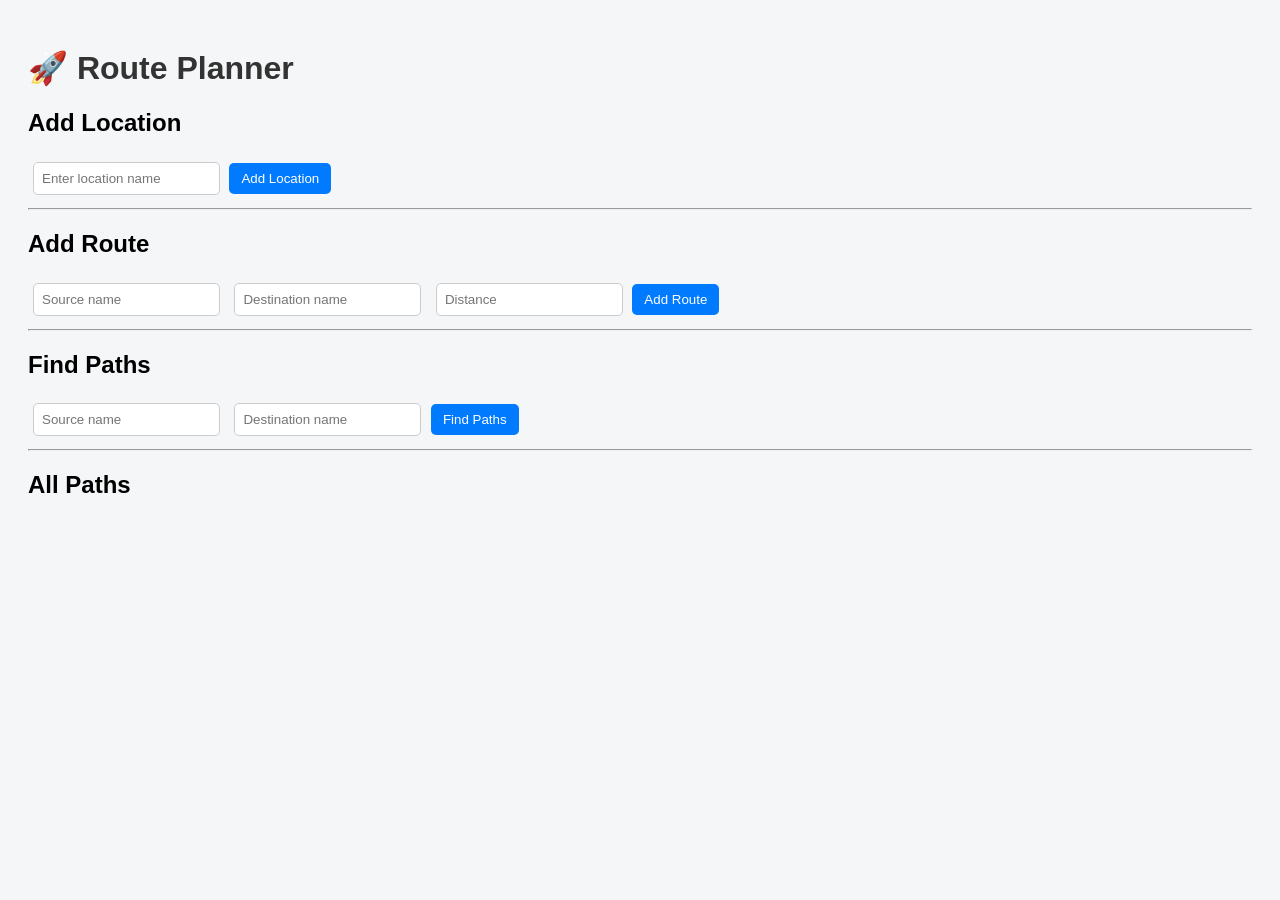
==== frontend/index.html @ 428b011a "Route-Optimizer" ====
<!DOCTYPE html>
<html>
<head>
    <meta charset="UTF-8">
    <title>Route Planner</title>
    <link rel="stylesheet" href="style.css">
</head>

<body>

<h1>🚀 Route Planner</h1>

<!-- Add Location -->
<h2>Add Location</h2>
<input type="text" id="locationName" placeholder="Enter location name">
<button onclick="addLocation()">Add Location</button>

<hr>

<!-- Add Route -->
<h2>Add Route</h2>
<input type="text" id="src" placeholder="Source name">
<input type="text" id="dst" placeholder="Destination name">
<input type="number" id="dist" placeholder="Distance">
<button onclick="addRoute()">Add Route</button>

<hr>

<!-- Find Path -->
<h2>Find Paths</h2>
<input type="text" id="source" placeholder="Source name">
<input type="text" id="dest" placeholder="Destination name">
<button onclick="getPaths()">Find Paths</button>

<hr>

<h2>All Paths</h2>
<div id="paths"></div>

<script src="script.js"></script>

</body>
</html>
---- frontend/style.css ----
body {
    font-family: Arial, sans-serif;
    background: #f4f6f8;
    padding: 20px;
}

h1 {
    color: #333;
}

input {
    padding: 8px;
    margin: 5px;
    border-radius: 5px;
    border: 1px solid #ccc;
}

button {
    padding: 8px 12px;
    border: none;
    border-radius: 5px;
    background-color: #007bff;
    color: white;
    cursor: pointer;
}

button:hover {
    background-color: #0056b3;
}

.path {
    padding: 12px;
    margin: 8px 0;
    border-radius: 8px;
    background: white;
    box-shadow: 0 2px 5px rgba(0,0,0,0.1);
}

.shortest {
    background-color: #28a745;
    color: white;
    font-weight: bold;
}
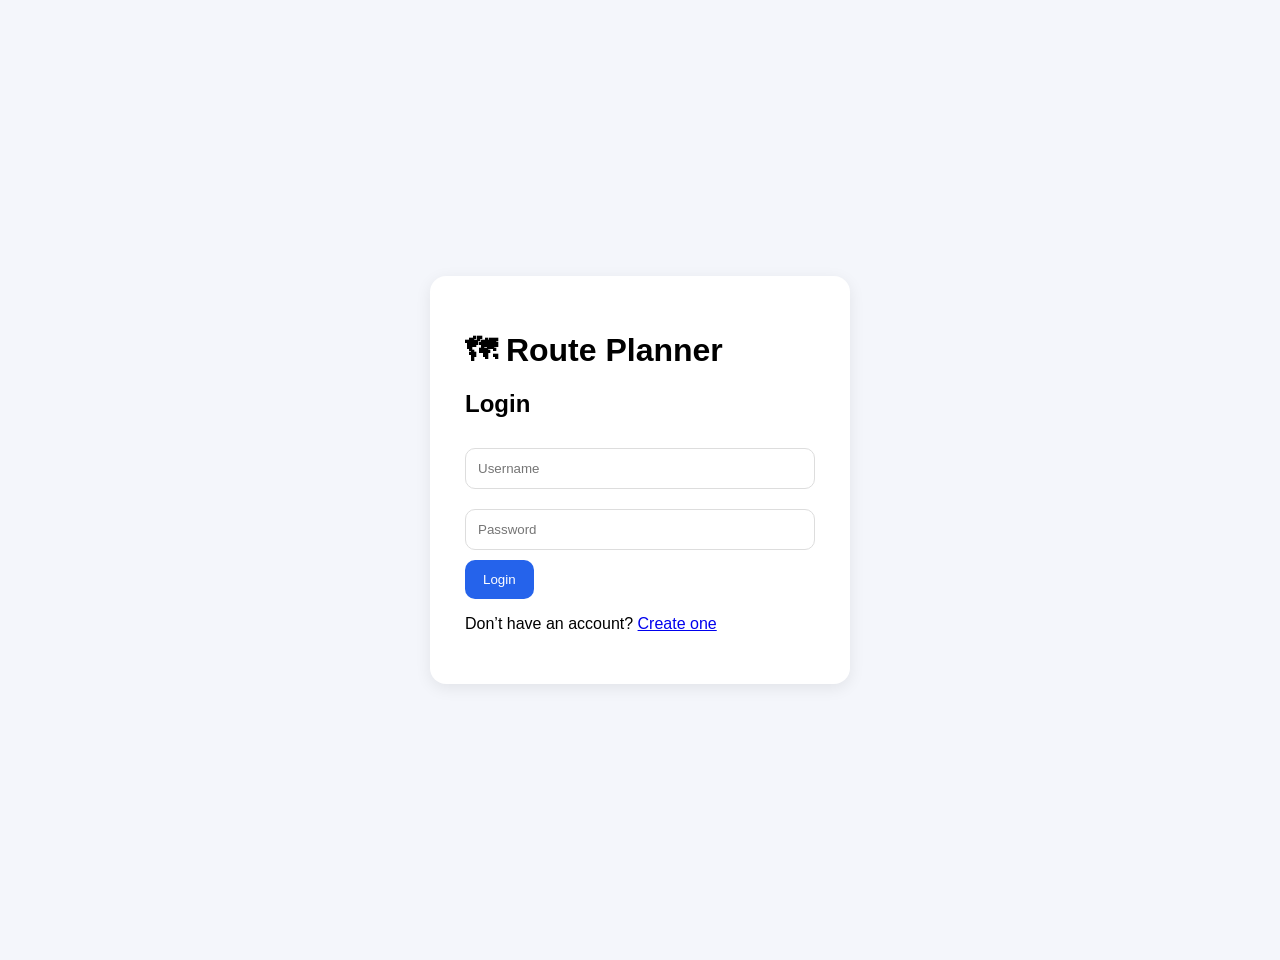
==== commit c56f0dff: "Completed Route Optimizer" ====
--- a/frontend/index.html
+++ b/frontend/index.html
@@ -10,31 +10,62 @@
 
 <h1>🚀 Route Planner</h1>
 
-<!-- Add Location -->
-<h2>Add Location</h2>
-<input type="text" id="locationName" placeholder="Enter location name">
-<button onclick="addLocation()">Add Location</button>
+<button onclick="logout()">Logout</button>
 
 <hr>
 
-<!-- Add Route -->
-<h2>Add Route</h2>
-<input type="text" id="src" placeholder="Source name">
-<input type="text" id="dst" placeholder="Destination name">
-<input type="number" id="dist" placeholder="Distance">
-<button onclick="addRoute()">Add Route</button>
+<h2>Add Location</h2>
+
+<input type="text"
+       id="locationName"
+       placeholder="Enter location">
+
+<button onclick="addLocation()">
+    Add Location
+</button>
+
+<div id="locations"></div>
 
 <hr>
 
-<!-- Find Path -->
-<h2>Find Paths</h2>
-<input type="text" id="source" placeholder="Source name">
-<input type="text" id="dest" placeholder="Destination name">
-<button onclick="getPaths()">Find Paths</button>
+<h2>Add Route</h2>
+
+<input type="text"
+       id="src"
+       placeholder="Source">
+
+<input type="text"
+       id="dst"
+       placeholder="Destination">
+
+<input type="number"
+       id="dist"
+       placeholder="Distance">
+
+<button onclick="addRoute()">
+    Add Route
+</button>
+
+<div id="routes"></div>
 
 <hr>
 
-<h2>All Paths</h2>
+<h2>Find Paths</h2>
+
+<input type="text"
+       id="source"
+       placeholder="Source">
+
+<input type="text"
+       id="dest"
+       placeholder="Destination">
+
+<button onclick="getPaths()">
+    Find Paths
+</button>
+
+<hr>
+
 <div id="paths"></div>
 
 <script src="script.js"></script>
--- a/frontend/style.css
+++ b/frontend/style.css
@@ -1,43 +1,206 @@
-body {
-    font-family: Arial, sans-serif;
-    background: #f4f6f8;
-    padding: 20px;
-}
-
-h1 {
-    color: #333;
-}
-
-input {
-    padding: 8px;
-    margin: 5px;
-    border-radius: 5px;
-    border: 1px solid #ccc;
-}
-
-button {
-    padding: 8px 12px;
-    border: none;
-    border-radius: 5px;
-    background-color: #007bff;
-    color: white;
-    cursor: pointer;
-}
-
-button:hover {
-    background-color: #0056b3;
-}
-
-.path {
-    padding: 12px;
-    margin: 8px 0;
-    border-radius: 8px;
-    background: white;
-    box-shadow: 0 2px 5px rgba(0,0,0,0.1);
-}
-
-.shortest {
-    background-color: #28a745;
-    color: white;
-    font-weight: bold;
+body{
+    margin:0;
+    padding:30px;
+    font-family:Arial,sans-serif;
+    background:#f4f6fb;
+}
+
+.auth-container{
+    display:flex;
+    justify-content:center;
+    align-items:center;
+    height:100vh;
+}
+
+.auth-card{
+    background:white;
+    padding:35px;
+    width:350px;
+    border-radius:16px;
+    box-shadow:0 4px 16px rgba(0,0,0,0.08);
+}
+
+.page-header{
+    display:flex;
+    justify-content:space-between;
+    align-items:center;
+    margin-bottom:20px;
+}
+
+.card{
+    background:white;
+    padding:20px;
+    border-radius:16px;
+    box-shadow:0 4px 12px rgba(0,0,0,0.08);
+    margin-bottom:20px;
+}
+
+input,
+select{
+    width:100%;
+    padding:12px;
+    margin:10px 0;
+    border:1px solid #ddd;
+    border-radius:10px;
+    box-sizing:border-box;
+}
+
+button{
+    background:#2563eb;
+    color:white;
+    border:none;
+    padding:12px 18px;
+    border-radius:10px;
+    cursor:pointer;
+    transition:0.3s;
+}
+
+button:hover{
+    background:#1d4ed8;
+}
+
+.route-card{
+    background:white;
+    padding:18px;
+    border-radius:14px;
+    display:flex;
+    justify-content:space-between;
+    align-items:center;
+    margin:14px 0;
+    box-shadow:0 2px 10px rgba(0,0,0,0.08);
+}
+
+.route-title{
+    font-size:18px;
+    font-weight:600;
+}
+
+.route-distance{
+    margin-top:6px;
+    color:#666;
+}
+
+.delete-btn{
+    background:#ef4444;
+}
+
+.delete-btn:hover{
+    background:#dc2626;
+}
+
+.nav-buttons{
+    display:flex;
+    justify-content:space-between;
+    margin-top:20px;
+}
+
+/* ---------------- SHORTEST PATH ---------------- */
+
+.shortest-path-card{
+    background:white;
+    padding:40px;
+    border-radius:20px;
+    box-shadow:0 4px 14px rgba(0,0,0,0.08);
+    margin-top:30px;
+    text-align:center;
+}
+
+.shortest-path-card h2{
+    font-size:32px;
+    margin-bottom:30px;
+    color:#111827;
+}
+
+.path-container{
+    display:flex;
+    justify-content:center;
+    align-items:center;
+    flex-wrap:wrap;
+    gap:10px;
+    margin:40px 0;
+}
+
+.path-node{
+    background:#22c55e;
+    color:white;
+    padding:18px 28px;
+    border-radius:16px;
+    font-size:28px;
+    font-weight:bold;
+    min-width:80px;
+    box-shadow:0 4px 10px rgba(34,197,94,0.3);
+}
+
+.path-arrow{
+    font-size:42px;
+    font-weight:bold;
+    color:#2563eb;
+}
+
+.distance-box{
+    margin-top:25px;
+    font-size:28px;
+    font-weight:600;
+    color:#374151;
+}
+
+.distance-box span{
+    color:#22c55e;
+    font-size:36px;
+    font-weight:bold;
+}
+
+/* ---------------- ALL POSSIBLE PATHS ---------------- */
+
+.all-paths-card{
+    background:white;
+    padding:35px;
+    border-radius:20px;
+    box-shadow:0 4px 14px rgba(0,0,0,0.08);
+    margin-top:25px;
+}
+
+.all-paths-card h2{
+    text-align:center;
+    margin-bottom:30px;
+    font-size:30px;
+}
+
+.possible-path{
+    background:#f9fafb;
+    border:2px solid #e5e7eb;
+    border-radius:16px;
+    padding:18px;
+    margin:18px 0;
+    display:flex;
+    align-items:center;
+    flex-wrap:wrap;
+    justify-content:center;
+    transition:0.3s;
+}
+
+.shortest-highlight{
+    border:2px solid #22c55e;
+    background:#f0fdf4;
+    box-shadow:0 4px 12px rgba(34,197,94,0.2);
+}
+
+.mini-node{
+    background:#2563eb;
+    color:white;
+    padding:10px 18px;
+    border-radius:12px;
+    font-weight:bold;
+    font-size:18px;
+}
+
+.active-mini-node{
+    background:#22c55e;
+}
+
+.mini-arrow{
+    margin:0 12px;
+    font-size:24px;
+    font-weight:bold;
+    color:#374151;
 }
